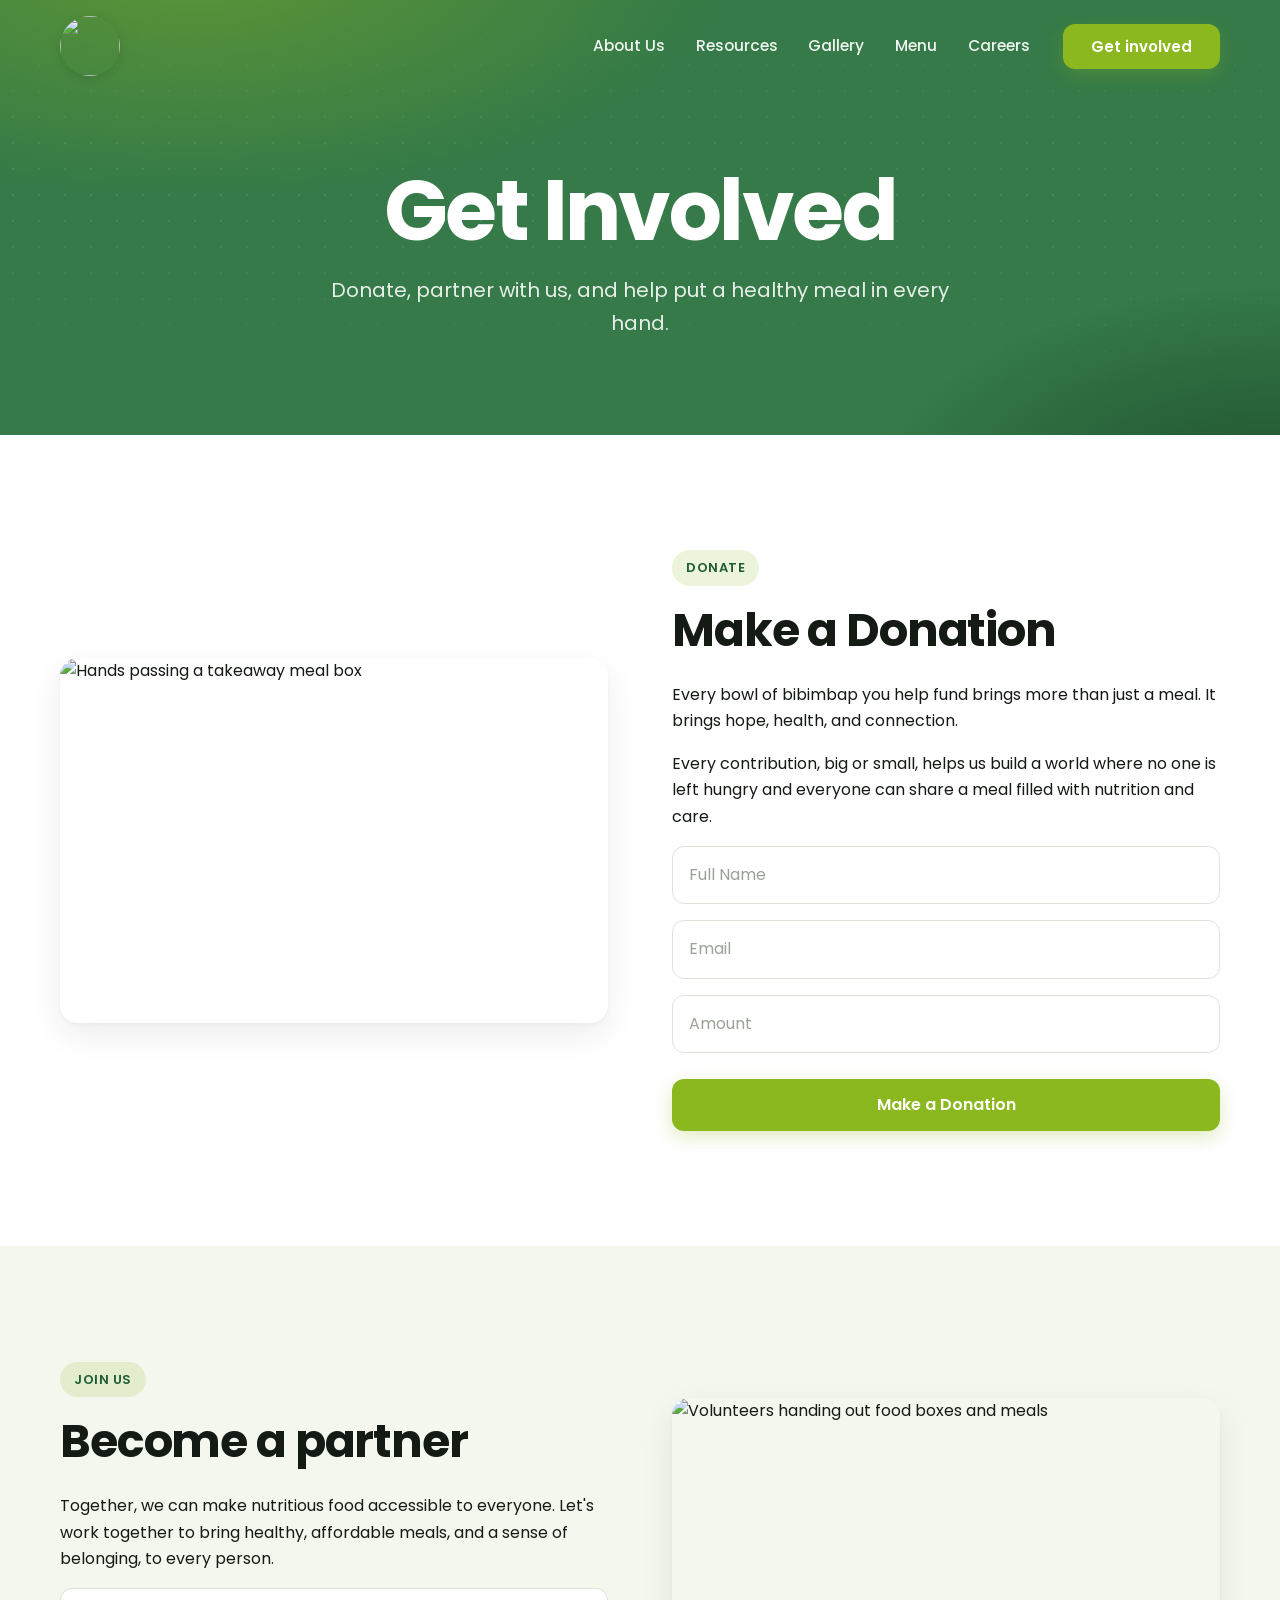
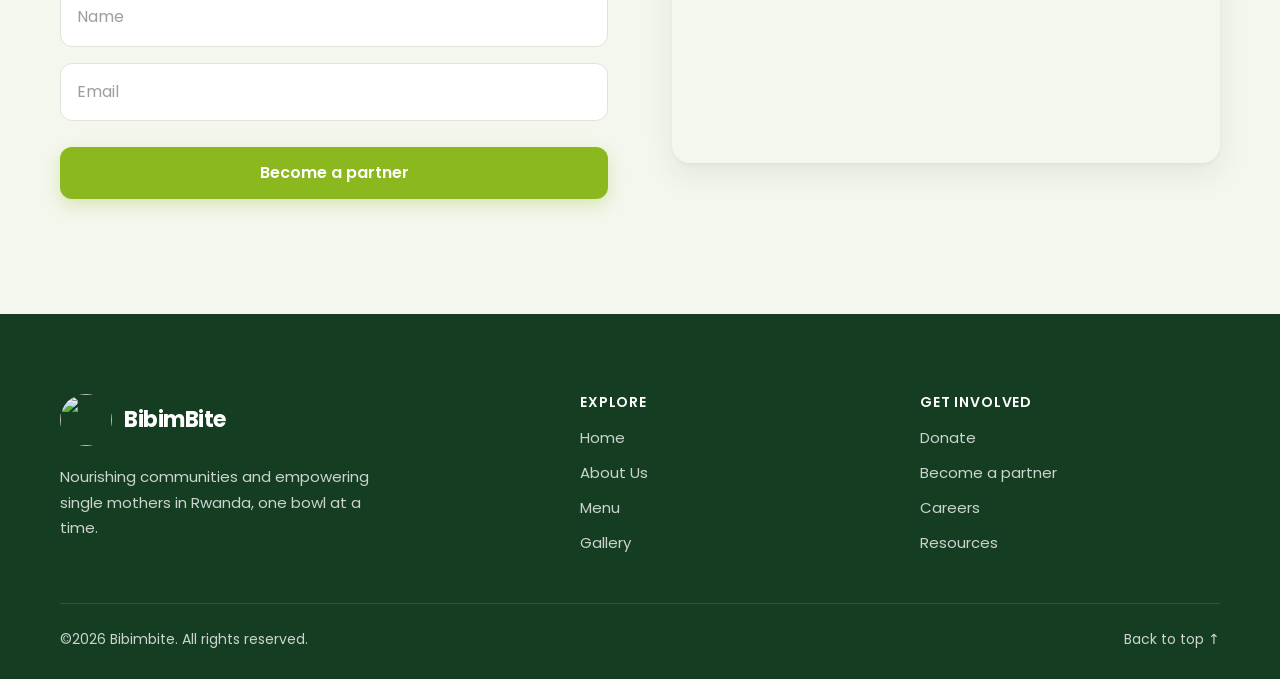
==== get-involved/index.html @ 584e99ee "Add files via upload" ====
<!DOCTYPE html>
<html lang="en"><head><meta charset="utf-8"><meta name="viewport" content="width=device-width, initial-scale=1">
<title>Get Involved — BibimBite</title>
<meta name="description" content="Donate or partner with BibimBite to bring healthy, affordable meals and opportunity to single mothers and communities in Rwanda.">
<meta name="theme-color" content="#357a48">
<link rel="canonical" href="https://bibimbite.com/get-involved/">
<meta property="og:url" content="https://bibimbite.com/get-involved/">
<meta property="og:type" content="website">
<meta property="og:site_name" content="BibimBite">
<meta property="og:title" content="Get Involved — BibimBite">
<meta property="og:description" content="Donate or partner with BibimBite to bring healthy, affordable meals and opportunity to single mothers and communities in Rwanda.">
<meta property="og:image" content="https://bibimbite.com/assets/img/og-image.jpg">
<meta property="og:image:width" content="1200">
<meta property="og:image:height" content="630">
<meta property="og:image:alt" content="BibimBite — Nourishing Communities, One Bowl at a Time">
<meta name="twitter:card" content="summary_large_image">
<meta name="twitter:title" content="Get Involved — BibimBite">
<meta name="twitter:description" content="Donate or partner with BibimBite to bring healthy, affordable meals and opportunity to single mothers and communities in Rwanda.">
<meta name="twitter:image" content="https://bibimbite.com/assets/img/og-image.jpg">
<link rel="icon" href="../favicon.ico" sizes="any">
<link rel="icon" type="image/png" sizes="32x32" href="../assets/icons/favicon-32x32.png">
<link rel="icon" type="image/png" sizes="16x16" href="../assets/icons/favicon-16x16.png">
<link rel="apple-touch-icon" href="../assets/icons/apple-touch-icon.png">
<link rel="manifest" href="../site.webmanifest">
<link rel="preconnect" href="https://fonts.googleapis.com"><link rel="preconnect" href="https://fonts.gstatic.com" crossorigin><link href="https://fonts.googleapis.com/css2?family=Poppins:wght@400;500;600;700&display=swap" rel="stylesheet"><link rel="stylesheet" href="../assets/css/style.css"></head><body data-section="get-involved"><a class="skip-link" href="#main">Skip to content</a>
<header class="site-header"><div class="container nav-wrap">
  <a class="logo" href="../" aria-label="BibimBite home"><span class="logo-mark"><img src="../assets/img/logo.webp" alt="" width="60" height="60"></span></a>
  <nav class="nav-desktop" aria-label="Main"><ul><li><a class="nav-link" data-nav="about" href="../about/">About Us</a></li><li><a class="nav-link" data-nav="resources" href="../resources/">Resources</a></li><li><a class="nav-link" data-nav="gallery" href="../gallery/">Gallery</a></li><li><a class="nav-link" data-nav="menu" href="../menu/">Menu</a></li><li><a class="nav-link" data-nav="careers" href="../careers/">Careers</a></li></ul><a class="btn btn-sm" data-nav="get-involved" href="../get-involved/">Get involved</a></nav>
  <button class="nav-toggle" type="button" aria-controls="mobile-menu" aria-expanded="false" aria-label="Open menu"><span></span><span></span><span></span></button>
</div></header>
<div class="mobile-menu" id="mobile-menu" aria-hidden="true">
  <nav aria-label="Mobile"><ul><li><a class="m-link" data-nav="about" href="../about/">About Us</a></li><li><a class="m-link" data-nav="resources" href="../resources/">Resources</a></li><li><a class="m-link" data-nav="gallery" href="../gallery/">Gallery</a></li><li><a class="m-link" data-nav="menu" href="../menu/">Menu</a></li><li><a class="m-link" data-nav="careers" href="../careers/">Careers</a></li></ul></nav>
  <a class="btn" data-nav="get-involved" href="../get-involved/">Get involved</a>
  <p class="m-foot">BibimBite — Nourishing Communities, One Bowl at a Time</p>
</div><main id="main">
<section class="page-hero"><div class="container"><h1>Get Involved</h1><p>Donate, partner with us, and help put a healthy meal in every hand.</p></div></section>
<section class="section"><div class="container split">
  <img class="media" src="../assets/img/donate.webp" alt="Hands passing a takeaway meal box" style="aspect-ratio:3/2" loading="lazy" decoding="async">
  <div>
    <span class="pill">Donate</span>
    <h2 class="h2">Make a Donation</h2>
    <p>Every bowl of bibimbap you help fund brings more than just a meal. It brings hope, health, and connection.</p>
    <p>Every contribution, big or small, helps us build a world where no one is left hungry and everyone can share a meal filled with nutrition and care.</p>
    <form class="form-stack" data-form data-mode-submit="ajax" data-success="Thank you for your generosity! We'll email you shortly with how to complete your donation." novalidate>
      <input type="hidden" name="_subject" value="New donation pledge">
      <input type="hidden" name="_template" value="table">
      <input type="text" name="_honey" class="hp" tabindex="-1" autocomplete="off" aria-hidden="true">
      <label class="sr-only" for="d-name">Full Name</label><input class="input" id="d-name" name="name" placeholder="Full Name" autocomplete="name" required>
      <label class="sr-only" for="d-email">Email</label><input class="input" id="d-email" name="email" type="email" placeholder="Email" autocomplete="email" required>
      <label class="sr-only" for="d-amount">Amount</label><input class="input" id="d-amount" name="amount" type="number" min="1" inputmode="decimal" placeholder="Amount" required>
      <button class="btn btn-block" type="submit">Make a Donation</button>
      <div class="form-msg" role="status" aria-live="polite"></div>
    </form>
  </div>
</div></section>

<section class="section bg-cream" id="partner"><div class="container split reverse">
  <img class="media" src="../assets/img/partner.webp" alt="Volunteers handing out food boxes and meals" style="aspect-ratio:3/2" loading="lazy" decoding="async">
  <div>
    <span class="pill">Join us</span>
    <h2 class="h2">Become a partner</h2>
    <p>Together, we can make nutritious food accessible to everyone. Let's work together to bring healthy, affordable meals, and a sense of belonging, to every person.</p>
    <form class="form-stack" data-form data-mode-submit="ajax" data-success="Thanks for reaching out! We'll contact you soon about partnering." novalidate>
      <input type="hidden" name="_subject" value="New partnership request">
      <input type="hidden" name="_template" value="table">
      <input type="text" name="_honey" class="hp" tabindex="-1" autocomplete="off" aria-hidden="true">
      <label class="sr-only" for="p-name">Name</label><input class="input" id="p-name" name="name" placeholder="Name" autocomplete="name" required>
      <label class="sr-only" for="p-email">Email</label><input class="input" id="p-email" name="email" type="email" placeholder="Email" autocomplete="email" required>
      <button class="btn btn-block" type="submit">Become a partner</button>
      <div class="form-msg" role="status" aria-live="polite"></div>
    </form>
  </div>
</div></section></main><footer class="site-footer"><div class="container">
  <div class="f-grid">
    <div class="f-brand">
      <a class="logo" href="../" aria-label="BibimBite home"><span class="logo-mark"><img src="../assets/img/logo.webp" alt="" width="52" height="52" loading="lazy"></span><span class="f-name">BibimBite</span></a>
      <p>Nourishing communities and empowering single mothers in Rwanda, one bowl at a time.</p>
    </div>
    <div class="f-col"><h3>Explore</h3><ul><li><a href="../">Home</a></li><li><a href="../about/">About Us</a></li><li><a href="../menu/">Menu</a></li><li><a href="../gallery/">Gallery</a></li></ul></div>
    <div class="f-col"><h3>Get involved</h3><ul><li><a href="../get-involved/">Donate</a></li><li><a href="../get-involved/#partner">Become a partner</a></li><li><a href="../careers/">Careers</a></li><li><a href="../resources/">Resources</a></li></ul></div>
  </div>
  <div class="f-bottom"><p>©<span data-year>2026</span> Bibimbite. All rights reserved.</p><a href="#main" class="to-top" data-top>Back to top ↑</a></div>
</div></footer><script src="../assets/js/main.js"></script></body></html>
---- assets/css/style.css ----
/* ===== BibimBite ===== */
:root{
  --green:#357a48; --green-dark:#1f5e31; --green-deep:#143d21; --lime:#8cb81f; --lime-dark:#77a014;
  --cream:#f4f7ee; --cream-2:#eaf0de; --ink:#141a14; --muted:#56605a; --line:#e3e8dc;
  --radius:18px; --radius-sm:12px; --header-h:92px;
  --shadow-sm:0 1px 2px rgba(20,40,20,.05),0 2px 8px rgba(20,40,20,.04);
  --shadow:0 2px 4px rgba(20,40,20,.04),0 12px 32px rgba(20,40,20,.08);
  --shadow-lg:0 24px 60px rgba(20,40,20,.16);
  --container:1240px; --pad:clamp(20px,4vw,40px);
  --ease:cubic-bezier(.2,.7,.2,1);
}
*,*::before,*::after{box-sizing:border-box}
html{scroll-behavior:smooth;-webkit-text-size-adjust:100%}
body{margin:0;font-family:"Poppins",system-ui,-apple-system,"Segoe UI",sans-serif;color:var(--ink);background:#fff;line-height:1.65;font-size:16px;overflow-x:hidden;-webkit-font-smoothing:antialiased}
img{max-width:100%;display:block;height:auto}
a{color:inherit}
h1,h2,h3,h4{line-height:1.15;margin:0 0 .5em;font-weight:600;letter-spacing:-.02em}
p{margin:0 0 1em}
strong{font-weight:600}
.container{width:100%;max-width:var(--container);margin:0 auto;padding:0 var(--pad)}
.narrow{max-width:760px}
.center{text-align:center}
.sr-only{position:absolute;width:1px;height:1px;overflow:hidden;clip:rect(0 0 0 0);white-space:nowrap}
.hp{position:absolute!important;left:-9999px!important;width:1px;height:1px;opacity:0}
.skip-link{position:absolute;left:12px;top:-60px;background:#fff;padding:10px 14px;border-radius:8px;z-index:200}
.skip-link:focus{top:12px}
:focus-visible{outline:3px solid var(--lime);outline-offset:3px}

/* ===== Buttons & links ===== */
.btn{display:inline-flex;align-items:center;justify-content:center;gap:8px;background:var(--lime);color:#fff;font:600 16px/1 "Poppins",sans-serif;padding:16px 32px;border-radius:12px;border:2px solid transparent;text-decoration:none;cursor:pointer;white-space:nowrap;transition:background .2s,transform .2s var(--ease),box-shadow .2s;box-shadow:0 6px 18px rgba(140,184,31,.28)}
.btn:hover{background:var(--lime-dark);transform:translateY(-2px);box-shadow:0 10px 24px rgba(140,184,31,.35)}
.btn:active{transform:translateY(0)}
.btn:disabled{opacity:.7;cursor:wait;transform:none}
.btn-sm{padding:13px 26px;font-size:15px}
.btn-lg{padding:18px 48px;font-size:17px}
.btn-block{width:100%}
.btn-ghost{background:rgba(255,255,255,.1);border-color:rgba(255,255,255,.6);box-shadow:none;backdrop-filter:blur(6px)}
.btn-ghost:hover{background:#fff;color:var(--ink);box-shadow:none}
.btn-outline{background:transparent;color:var(--green);border-color:var(--green);box-shadow:none}
.btn-outline:hover{background:var(--green);color:#fff;box-shadow:none}
.btn-row{display:flex;flex-wrap:wrap;gap:14px}
.btn-row.center{justify-content:center}
.text-link{display:inline-flex;align-items:center;gap:6px;font-weight:600;color:var(--green);text-decoration:none}
.text-link span{transition:transform .2s var(--ease)}
.text-link:hover span,.res-card:hover .text-link span{transform:translateX(4px)}

.pill{display:inline-block;background:rgba(140,184,31,.16);color:var(--green-dark);font-weight:600;font-size:13px;letter-spacing:.04em;text-transform:uppercase;padding:7px 14px;border-radius:999px;margin-bottom:18px}
.pill-light{background:rgba(255,255,255,.14);color:#fff;backdrop-filter:blur(6px)}
.tag{display:inline-block;font-size:12px;font-weight:600;color:var(--green-dark);background:var(--cream-2);border-radius:6px;padding:4px 10px;margin-bottom:12px}
.tags{display:flex;gap:8px;flex-wrap:wrap}

/* ===== Header ===== */
.site-header{position:fixed;inset:0 0 auto 0;height:var(--header-h);z-index:100;display:flex;align-items:center;transition:background .3s,box-shadow .3s,height .3s,color .3s;color:#fff}
.site-header.scrolled{background:rgba(255,255,255,.94);backdrop-filter:saturate(1.4) blur(12px);color:var(--ink);box-shadow:0 1px 0 var(--line),0 8px 24px rgba(0,0,0,.05);height:76px}
.nav-wrap{display:flex;align-items:center;justify-content:space-between;gap:24px}
.logo{display:flex;align-items:center;gap:12px;flex-shrink:0;text-decoration:none}
.logo-mark{width:60px;height:60px;border-radius:50%;display:block;overflow:hidden;transition:transform .3s var(--ease),width .3s,height .3s;box-shadow:0 2px 10px rgba(0,0,0,.12)}
.logo-mark img{width:100%;height:100%;object-fit:cover}
.logo:hover .logo-mark{transform:rotate(-8deg) scale(1.04)}
.scrolled .logo-mark{width:52px;height:52px}
.nav-desktop{display:flex;align-items:center;gap:clamp(20px,2.6vw,40px);flex-shrink:0}
.nav-desktop ul{display:flex;gap:clamp(18px,2.4vw,36px);list-style:none;margin:0;padding:0}
.nav-desktop a.nav-link{text-decoration:none;font-size:15.5px;font-weight:500;white-space:nowrap;position:relative;padding:8px 0;opacity:.92}
.nav-desktop a.nav-link:hover{opacity:1}
.nav-desktop a.nav-link::after{content:"";position:absolute;left:0;right:0;bottom:0;height:2px;border-radius:2px;background:var(--lime);transform:scaleX(0);transition:transform .25s var(--ease)}
.nav-desktop a.nav-link:hover::after,.nav-desktop a.nav-link[aria-current="page"]::after{transform:scaleX(1)}
.nav-toggle{display:none;width:48px;height:48px;border:0;background:transparent;color:inherit;cursor:pointer;position:relative;z-index:120;border-radius:12px}
.nav-toggle span{position:absolute;left:13px;right:13px;height:2px;background:currentColor;border-radius:2px;transition:transform .3s var(--ease),opacity .2s,top .3s var(--ease)}
.nav-toggle span:nth-child(1){top:17px}.nav-toggle span:nth-child(2){top:23px}.nav-toggle span:nth-child(3){top:29px}
.menu-open .nav-toggle span:nth-child(1){top:23px;transform:rotate(45deg)}
.menu-open .nav-toggle span:nth-child(2){opacity:0}
.menu-open .nav-toggle span:nth-child(3){top:23px;transform:rotate(-45deg)}

.mobile-menu{position:fixed;inset:0;z-index:90;background:#fff;display:flex;flex-direction:column;padding:calc(var(--header-h) + 12px) var(--pad) 32px;opacity:0;transform:translateY(-12px);visibility:hidden;transition:opacity .3s,transform .3s var(--ease),visibility 0s linear .3s;overflow-y:auto}
.menu-open .mobile-menu{opacity:1;transform:none;visibility:visible;transition:opacity .3s,transform .3s var(--ease)}
.mobile-menu ul{list-style:none;margin:0;padding:0}
.mobile-menu li{border-bottom:1px solid var(--line)}
.mobile-menu a.m-link{display:flex;justify-content:space-between;align-items:center;padding:18px 4px;font-size:22px;font-weight:500;text-decoration:none;color:var(--ink);letter-spacing:-.01em}
.mobile-menu a.m-link[aria-current="page"]{color:var(--green)}
.mobile-menu a.m-link::after{content:"→";color:var(--lime);font-size:20px;transition:transform .2s}
.mobile-menu a.m-link:hover::after{transform:translateX(4px)}
.mobile-menu .btn{margin-top:28px;width:100%;padding:18px}
.mobile-menu .m-foot{margin-top:auto;padding-top:28px;color:var(--muted);font-size:14px}
.menu-open .site-header{background:#fff;color:var(--ink);box-shadow:none;backdrop-filter:none}
body.menu-open{overflow:hidden}

@media (max-width:1024px){
  .nav-desktop{display:none}
  .nav-toggle{display:block}
  :root{--header-h:76px}
  .site-header.scrolled{height:68px}
  .logo-mark,.scrolled .logo-mark{width:48px;height:48px}
}

/* ===== Page hero ===== */
.page-hero{position:relative;overflow:hidden;color:#fff;text-align:center;min-height:clamp(320px,34vw,500px);display:grid;place-items:center;padding:calc(var(--header-h) + 32px) 0 56px;
  background:radial-gradient(900px 400px at 15% -10%,rgba(140,184,31,.45),transparent 60%),radial-gradient(700px 400px at 100% 120%,rgba(10,40,20,.55),transparent 60%),var(--green)}
.page-hero::after{content:"";position:absolute;inset:0;background-image:radial-gradient(rgba(255,255,255,.09) 1.5px,transparent 1.5px);background-size:26px 26px;mask-image:linear-gradient(180deg,transparent,#000 40%,transparent);-webkit-mask-image:linear-gradient(180deg,transparent,#000 40%,transparent);pointer-events:none}
.page-hero .container{position:relative;z-index:1}
.page-hero h1{font-size:clamp(42px,7vw,84px);font-weight:700;margin:0;letter-spacing:-.03em}
.page-hero p{margin:14px auto 0;max-width:620px;font-size:clamp(16px,1.6vw,20px);opacity:.88}

/* ===== Home hero ===== */
.home-hero{position:relative;isolation:isolate;min-height:clamp(580px,52vw,820px);display:flex;align-items:center;color:#fff;padding:calc(var(--header-h) + 40px) 0 90px;overflow:hidden}
.home-hero .hero-bg{position:absolute;inset:0;z-index:-2}
.hero-bg img{width:100%;height:100%;object-fit:cover;animation:heroZoom 18s ease-out both}
@keyframes heroZoom{from{transform:scale(1.08)}to{transform:scale(1)}}
.home-hero::after{content:"";position:absolute;inset:0;background:linear-gradient(90deg,rgba(0,0,0,.35),rgba(0,0,0,0) 70%),linear-gradient(0deg,rgba(0,0,0,.35),transparent 40%);z-index:-1}
.home-hero h1{font-size:clamp(58px,10vw,128px);font-weight:700;letter-spacing:-.04em;margin-bottom:.25em;line-height:1}
.home-hero p{font-size:clamp(18px,2.1vw,28px);margin-bottom:1.8em;max-width:640px;opacity:.95}
.home-hero .container > *{animation:rise .9s var(--ease) both}
.home-hero .container > :nth-child(2){animation-delay:.08s}.home-hero .container > :nth-child(3){animation-delay:.16s}.home-hero .container > :nth-child(4){animation-delay:.24s}
@keyframes rise{from{opacity:0;transform:translateY(18px)}to{opacity:1;transform:none}}

/* ===== Sections ===== */
.section{padding:clamp(72px,9vw,128px) 0}
.page-fill{min-height:46vh}
.bg-cream{background:var(--cream)}
.section-head{text-align:center;margin-bottom:clamp(32px,4vw,52px)}
.section-head.left{text-align:left;margin-bottom:28px}
.section-head .pill{margin-bottom:14px}
.section-title{font-size:clamp(34px,4.6vw,58px);font-weight:700;margin:0;letter-spacing:-.03em}
.lead{max-width:780px;margin:-12px auto 48px;text-align:center;font-size:clamp(16px,1.6vw,20px);color:var(--muted)}
.h2{font-size:clamp(30px,3.6vw,46px);font-weight:700;margin-bottom:.55em;letter-spacing:-.025em}
.body-lg{font-size:clamp(16px,1.5vw,19px);color:#2c332e}

.split{display:grid;grid-template-columns:1fr 1fr;gap:clamp(36px,5vw,72px);align-items:center}
.split.reverse > :first-child{order:2}
@media (max-width:860px){.split{grid-template-columns:1fr}.split.reverse > :first-child{order:0}}

.media{width:100%;border-radius:var(--radius);object-fit:cover;aspect-ratio:3/2;box-shadow:var(--shadow)}
.media-wrap{position:relative}
.badge-float{position:absolute;right:-12px;bottom:-22px;background:#fff;border-radius:16px;padding:16px 22px;box-shadow:var(--shadow-lg);display:flex;flex-direction:column;line-height:1.2}
.badge-float strong{font-size:30px;color:var(--lime);font-weight:700}
.badge-float span{font-size:14px;color:var(--muted)}
@media (max-width:600px){.badge-float{right:12px;bottom:-18px;padding:12px 16px}.badge-float strong{font-size:24px}}

/* ===== News carousel ===== */
.news h2{font-size:clamp(28px,4vw,52px);font-weight:700;text-align:center;max-width:1000px;margin:0 auto 1em;letter-spacing:-.03em}
.carousel{position:relative;max-width:860px;margin:0 auto;border-radius:var(--radius);box-shadow:var(--shadow-lg);background:#1b1f1c}
.carousel-track{display:flex;overflow-x:auto;scroll-snap-type:x mandatory;scrollbar-width:none;border-radius:var(--radius);scroll-behavior:smooth;outline-offset:4px}
.carousel-track::-webkit-scrollbar{display:none}
.carousel-slide{flex:0 0 100%;scroll-snap-align:center}
.carousel-slide img{aspect-ratio:3/2;width:100%;object-fit:cover;display:block}
.carousel-btn{position:absolute;top:50%;width:48px;height:48px;margin-top:-24px;border-radius:50%;border:0;padding:0;background:rgba(255,255,255,.95);box-shadow:0 4px 14px rgba(0,0,0,.18);cursor:pointer;display:flex;align-items:center;justify-content:center;color:var(--ink);transition:transform .2s var(--ease),background .2s}
.carousel-btn svg{display:block;flex:none}
.carousel-btn:hover{transform:scale(1.08);background:#fff}
.carousel-btn.prev{left:16px}.carousel-btn.next{right:16px}
@media (max-width:600px){.carousel-btn{width:40px;height:40px;margin-top:-20px}.carousel-btn.prev{left:10px}.carousel-btn.next{right:10px}}
.dots{display:flex;justify-content:center;gap:8px;margin:22px 0 30px}
.dots button{width:8px;height:8px;border-radius:999px;border:0;padding:0;background:#c5cbbd;cursor:pointer;transition:width .3s var(--ease),background .3s}
.dots button[aria-current="true"]{background:var(--green);width:26px}
.news-copy{max-width:780px;margin:0 auto;text-align:center;font-size:clamp(15px,1.4vw,18px);color:#2c332e}
.news-copy .meta{color:var(--green);font-weight:600;font-size:14px;letter-spacing:.02em}
.news-copy .btn{margin-top:8px}

/* ===== Stats ===== */
.stats{display:grid;grid-template-columns:repeat(3,1fr);gap:18px;max-width:1000px;margin:0 auto}
.stat{background:var(--cream);border:1px solid var(--cream-2);border-radius:var(--radius);padding:34px 16px;text-align:center}
.stat strong{display:block;font-size:clamp(42px,5vw,62px);color:var(--lime);font-weight:700;line-height:1.05;letter-spacing:-.03em}
.stat span{font-size:clamp(14px,1.3vw,17px);color:#2c332e;font-weight:500}
@media (max-width:640px){.stats{grid-template-columns:1fr}}

/* ===== Cards ===== */
.grid-2{display:grid;grid-template-columns:1fr 1fr;gap:22px}
@media (max-width:760px){.grid-2{grid-template-columns:1fr}}
.card{background:#fff;border-radius:var(--radius);padding:clamp(24px,2.6vw,34px);box-shadow:var(--shadow-sm);border:1px solid rgba(0,0,0,.03)}
.card-hover{transition:transform .3s var(--ease),box-shadow .3s}
.card-hover:hover{transform:translateY(-4px);box-shadow:var(--shadow)}
.card h3{font-size:clamp(20px,1.9vw,24px);font-weight:600;margin:22px 0 .6em}
.card p{font-size:clamp(15px,1.3vw,17px);margin:0;color:#2c332e}
.card p strong{color:var(--ink)}
.card-icon{width:76px;height:76px;border-radius:50%;object-fit:cover;box-shadow:0 6px 16px rgba(0,0,0,.08)}

/* Testimonials */
.testimonial{margin:0;position:relative;display:flex;flex-direction:column;gap:22px}
.quote-mark{width:38px;height:38px;fill:var(--lime);opacity:.9}
.testimonial blockquote{margin:0;font-size:clamp(16px,1.5vw,19px);line-height:1.6;color:#262d28;flex:1}
.testimonial figcaption{display:flex;align-items:center;gap:14px;padding-top:18px;border-top:1px solid var(--line)}
.testimonial figcaption strong{display:block;font-size:16px}
.testimonial figcaption small{color:var(--muted);font-size:13px}
.avatar{width:48px;height:48px;border-radius:50%;overflow:hidden;flex:none;background:#e2e4e6}
.avatar img{width:100%;height:100%;object-fit:cover}

/* CTA band */
.cta{position:relative;overflow:hidden;color:#fff;text-align:center;padding:clamp(88px,11vw,150px) 0;
  background:radial-gradient(700px 360px at 50% 0%,rgba(140,184,31,.4),transparent 70%),linear-gradient(180deg,var(--green),var(--green-dark))}
.cta::after{content:"";position:absolute;inset:0;background-image:radial-gradient(rgba(255,255,255,.08) 1.5px,transparent 1.5px);background-size:26px 26px;pointer-events:none}
.cta .container{position:relative;z-index:1}
.cta h2{font-size:clamp(36px,5.4vw,72px);font-weight:700;margin-bottom:.7em;letter-spacing:-.035em;line-height:1.08}

/* ===== About ===== */
.values{list-style:none;padding:0;margin:26px 0 0;display:grid;grid-template-columns:1fr 1fr;gap:12px}
.values li{display:flex;gap:12px;align-items:center;font-size:clamp(15px,1.4vw,18px);font-weight:500;background:#fff;border-radius:12px;padding:14px 16px;box-shadow:var(--shadow-sm)}
.values svg{width:22px;height:22px;fill:var(--lime);flex-shrink:0}
@media (max-width:420px){.values{grid-template-columns:1fr}}
.founder{display:grid;grid-template-columns:220px 1fr;gap:48px;align-items:center;background:linear-gradient(135deg,var(--cream),#fff 70%);border:1px solid var(--cream-2);border-radius:24px;padding:clamp(28px,4vw,52px)}
.founder .portrait{width:min(200px,100%);aspect-ratio:1;border-radius:50%;margin:0 auto;object-fit:cover;box-shadow:0 0 0 1px #fff,var(--shadow)}
.founder h3{font-size:clamp(26px,2.6vw,34px);margin-bottom:.15em}
.founder .role{font-size:15px;color:var(--green);font-weight:600;margin-bottom:1.2em}
.founder blockquote{margin:0;font-size:clamp(15px,1.4vw,18px);color:#2c332e}
@media (max-width:760px){.founder{grid-template-columns:1fr;text-align:center;gap:28px}}

/* ===== Resources ===== */
.res-grid{display:grid;grid-template-columns:repeat(auto-fill,minmax(290px,1fr));gap:24px}
.res-card{background:#fff;border-radius:var(--radius);overflow:hidden;text-decoration:none;box-shadow:var(--shadow-sm);transition:transform .3s var(--ease),box-shadow .3s;display:block}
.res-card:hover{transform:translateY(-4px);box-shadow:var(--shadow)}
.res-card img{width:100%;aspect-ratio:16/9;object-fit:cover;object-position:top}
.res-card .res-body{padding:22px 24px 26px}
.res-card h3{font-size:19px;margin:0 0 .3em}
.res-card p{margin:0 0 14px;color:var(--muted)}

/* ===== Gallery ===== */
.gallery{display:grid;grid-template-columns:repeat(4,1fr);gap:14px}
.gallery-item{border:0;padding:0;background:#eef1e8;cursor:zoom-in;border-radius:var(--radius-sm);overflow:hidden;display:block;width:100%;position:relative}
.gallery-item img{aspect-ratio:3/2;width:100%;object-fit:cover;transition:transform .5s var(--ease)}
.gallery-item.tall img{aspect-ratio:3/4}
.gallery-item::after{content:"";position:absolute;inset:0;background:linear-gradient(0deg,rgba(0,0,0,.25),transparent 50%);opacity:0;transition:opacity .3s}
.gallery-item:hover img{transform:scale(1.05)}
.gallery-item:hover::after{opacity:1}
@media (max-width:900px){.gallery{grid-template-columns:repeat(3,1fr)}}
@media (max-width:600px){.gallery{grid-template-columns:repeat(2,1fr);gap:8px}}
.lightbox{position:fixed;inset:0;background:rgba(8,12,9,.94);z-index:300;display:none;align-items:center;justify-content:center;padding:72px 72px}
.lightbox.open{display:flex;animation:fade .25s}
@keyframes fade{from{opacity:0}to{opacity:1}}
.lightbox-content{width:100%;height:100%;display:flex;align-items:center;justify-content:center}
.lightbox-content img{max-height:100%;max-width:100%;width:auto;border-radius:12px;box-shadow:0 30px 80px rgba(0,0,0,.5)}
.lb-btn{position:absolute;background:rgba(255,255,255,.12);color:#fff;border:0;padding:0;width:52px;height:52px;border-radius:50%;cursor:pointer;display:flex;align-items:center;justify-content:center;transition:background .2s}
.lb-btn svg{display:block;flex:none}
.lb-btn:hover{background:rgba(255,255,255,.24)}
.lb-close{top:16px;right:16px}
.lb-prev{left:14px;top:50%;margin-top:-26px}.lb-next{right:14px;top:50%;margin-top:-26px}
.lb-count{position:absolute;bottom:18px;left:0;right:0;text-align:center;color:rgba(255,255,255,.75);font-size:14px;margin:0}
@media (max-width:600px){.lightbox{padding:64px 10px}.lb-prev,.lb-next{top:auto;bottom:10px;margin:0}.lb-prev{left:calc(50% - 120px)}.lb-next{right:calc(50% - 120px)}.lb-count{bottom:26px}}

/* ===== Menu ===== */
.menu-section + .menu-section{margin-top:clamp(64px,8vw,100px)}
.menu-section > h2{font-size:clamp(28px,3.4vw,44px);font-weight:700;margin-bottom:.9em;display:flex;align-items:center;gap:16px}
.menu-section > h2::after{content:"";flex:1;height:1px;background:var(--line)}
.dish{background:var(--cream);border:1px solid var(--cream-2);border-radius:var(--radius);padding:clamp(20px,2.4vw,28px)}
.dish.full{grid-column:1/-1}
.dish img.media{aspect-ratio:16/9;margin-bottom:24px;border-radius:12px;box-shadow:none}
.dish h3{font-size:clamp(21px,2.1vw,27px);font-weight:700;margin-bottom:.7em}
.dish h4{font-size:15px;font-weight:700;margin:1.4em 0 .3em;color:var(--green-dark)}
.dish h4:first-of-type,.dish > h4:first-child{margin-top:0}
.dish ul{margin:0;padding-left:1.25em}
.dish li{margin:.2em 0;color:#2c332e}
.dish li::marker{color:var(--lime)}

/* ===== Careers / forms ===== */
.job{background:#fff;border:1px solid var(--line);border-left:4px solid var(--lime);border-radius:var(--radius);padding:clamp(24px,2.6vw,32px);display:flex;justify-content:space-between;align-items:center;gap:24px;box-shadow:var(--shadow-sm)}
.job h2{font-size:clamp(24px,2.6vw,32px);font-weight:600;margin-bottom:.4em}
.job p{margin:.3em 0;color:#2c332e}
@media (max-width:700px){.job{flex-direction:column;align-items:stretch}.job .btn{width:100%}}
.back-link{display:inline-flex;align-items:center;justify-content:center;width:44px;height:44px;border-radius:50%;color:var(--lime);text-decoration:none;margin-bottom:12px;transition:background .2s,transform .2s}
.back-link:hover{background:var(--cream);transform:translateX(-3px)}
.back-link svg{width:32px;height:32px}
.job-detail h1{font-size:clamp(30px,3.4vw,44px);font-weight:700;margin-bottom:.6em}
.job-detail p{margin:.55em 0}
.divider{border:0;border-top:2px dashed var(--line);margin:52px 0}
.form-title{text-align:center;font-size:clamp(30px,3.4vw,44px);font-weight:700;margin-bottom:1em}
.form-card{background:#fff}
.form-grid{display:grid;grid-template-columns:1fr 1fr;gap:22px}
.form-grid .full{grid-column:1/-1}
@media (max-width:640px){.form-grid{grid-template-columns:1fr}}
.field label{display:block;margin-bottom:8px;font-size:15px;font-weight:500}
.field label .req{color:#d0021b;margin-left:2px}
.input,textarea.input{width:100%;font:inherit;font-size:16px;padding:15px 16px;border:1.5px solid #dfe3da;border-radius:12px;background:#fff;color:var(--ink);transition:border-color .2s,box-shadow .2s}
.input::placeholder{color:#9aa198}
.input:hover{border-color:#c9cfc2}
.input:focus{outline:none;border-color:var(--lime);box-shadow:0 0 0 4px rgba(140,184,31,.18)}
textarea.input{min-height:280px;resize:vertical}
.input.invalid,.upload.invalid{border-color:#d0021b;box-shadow:0 0 0 4px rgba(208,2,27,.08)}
.upload{position:relative;display:grid;place-items:center;min-height:140px;border:1.5px dashed #cfd5c8;border-radius:12px;cursor:pointer;text-align:center;padding:20px;font-size:clamp(16px,1.5vw,18px);font-weight:500;transition:border-color .2s,background .2s}
.upload:hover,.upload.drag{border-color:var(--lime);background:var(--cream)}
.upload input{position:absolute;inset:0;opacity:0;cursor:pointer;width:100%}
.upload small{display:block;color:var(--muted);font-size:13px;font-weight:400;margin-top:4px}
.form-stack{display:grid;gap:16px;margin-top:8px}
.form-stack .btn{margin-top:10px}
.form-msg{display:none;padding:14px 16px;border-radius:12px;background:#eef6dc;color:#3d5a10;font-size:15px;border:1px solid #dcebbd}
.form-msg.show{display:block;animation:fade .3s}
.form-msg.error{background:#fdecec;color:#9b1c1c;border-color:#f6caca}

/* Article */
.article{max-width:820px;margin:0 auto}
.article h1{font-size:clamp(28px,3.6vw,44px);font-weight:700}
.article .meta{color:var(--green);font-weight:600;margin-bottom:28px}
.article .media{margin:0 0 32px}
.article p{font-size:clamp(16px,1.5vw,19px)}
.note{border-left:4px solid var(--lime);background:var(--cream);padding:12px 16px;border-radius:0 8px 8px 0;color:var(--muted);font-size:15px}

/* ===== Footer ===== */
.site-footer{background:var(--green-deep);color:rgba(255,255,255,.78);padding:clamp(56px,7vw,80px) 0 28px;font-size:15px}
.f-grid{display:grid;grid-template-columns:1.6fr 1fr 1fr;gap:40px}
.f-brand p{max-width:340px;margin:18px 0 0;line-height:1.7}
.f-name{font-weight:700;font-size:22px;color:#fff;letter-spacing:-.02em}
.site-footer .logo-mark{width:52px;height:52px;box-shadow:none}
.f-col h3{color:#fff;font-size:14px;letter-spacing:.06em;text-transform:uppercase;margin-bottom:16px;font-weight:600}
.f-col ul{list-style:none;margin:0;padding:0;display:grid;gap:10px}
.f-col a,.f-bottom a{text-decoration:none;color:rgba(255,255,255,.78);transition:color .2s}
.f-col a:hover,.f-bottom a:hover{color:var(--lime)}
.f-bottom{display:flex;justify-content:space-between;flex-wrap:wrap;gap:12px;margin-top:48px;padding-top:24px;border-top:1px solid rgba(255,255,255,.12);font-size:14px}
.f-bottom p{margin:0}
@media (max-width:760px){.f-grid{grid-template-columns:1fr 1fr}.f-brand{grid-column:1/-1}}

/* ===== Reveal ===== */
.js .reveal{opacity:0;transform:translateY(22px);transition:opacity .7s var(--ease),transform .7s var(--ease)}
.js .reveal.in{opacity:1;transform:none}

/* Preview routing */
[data-page][hidden]{display:none!important}
@media (prefers-reduced-motion:reduce){*,*::before,*::after{transition:none!important;animation:none!important;scroll-behavior:auto!important}}
.js .reveal.in.card-hover:hover,.js .reveal.in.res-card:hover{transform:translateY(-4px)}
.article-fig{margin:36px 0}
.article-fig .media{margin:0}
.article-fig figcaption{font-size:14px;color:var(--muted);margin-top:10px;text-align:center}
.article-h2{font-size:clamp(24px,2.6vw,32px);font-weight:700;margin:44px 0 .6em}
.pullquote{margin:40px 0;padding:8px 0 8px 24px;border-left:4px solid var(--lime);font-size:clamp(20px,2.2vw,26px);font-weight:600;line-height:1.4;letter-spacing:-.01em;color:var(--green-dark)}
.goal-row{display:grid;grid-template-columns:repeat(3,1fr);gap:14px;margin:28px 0 32px}
.goal-row div{background:var(--cream);border:1px solid var(--cream-2);border-radius:14px;padding:20px 14px;text-align:center;display:flex;flex-direction:column;align-items:center;justify-content:center;gap:4px}
.goal-row span{line-height:1.45;max-width:180px}
.goal-row strong{display:block;font-size:clamp(28px,3vw,38px);color:var(--lime);font-weight:700;line-height:1.1}
.goal-row span{font-size:14px;color:#2c332e}
@media (max-width:560px){.goal-row{grid-template-columns:1fr}}
.article-foot{display:flex;flex-wrap:wrap;gap:14px;margin-top:40px;padding-top:28px;border-top:1px solid var(--line)}

/* ===== Resources: featured guide ===== */
.res-feature{display:grid;grid-template-columns:1.15fr 1fr;gap:clamp(32px,4.5vw,64px);align-items:center}
@media (max-width:900px){.res-feature{grid-template-columns:1fr}}
.res-cover{position:relative;display:block;width:100%;padding:0;border:0;background:#1c2128;border-radius:var(--radius);overflow:hidden;cursor:pointer;box-shadow:var(--shadow-lg);transition:transform .35s var(--ease)}
.res-cover img{width:100%;aspect-ratio:16/9;object-fit:cover;transition:transform .5s var(--ease)}
.res-cover:hover{transform:translateY(-4px)}
.res-cover:hover img{transform:scale(1.03)}
.res-cover-cta{position:absolute;left:20px;bottom:20px;display:inline-flex;align-items:center;gap:8px;background:rgba(255,255,255,.95);color:var(--ink);font-weight:600;font-size:15px;padding:11px 20px;border-radius:999px;box-shadow:0 6px 20px rgba(0,0,0,.25);white-space:nowrap}
.res-meta{display:flex;flex-wrap:wrap;gap:8px 18px;color:var(--muted);font-size:15px;margin-bottom:18px}
.res-meta span+span::before{content:"·";margin-right:18px;color:#b8bfb3}
.res-info .btn-row{margin-top:26px}
.res-info .btn svg{flex:none}

/* Chapters */
.chapters{list-style:none;margin:0;padding:0;display:grid;grid-template-columns:repeat(auto-fill,minmax(260px,1fr));gap:20px}
.chapter{display:flex;flex-direction:column;width:100%;height:100%;text-align:left;font:inherit;color:inherit;background:#fff;border:1px solid var(--line);border-radius:var(--radius);padding:0;overflow:hidden;cursor:pointer;box-shadow:var(--shadow-sm)}
.chapter-thumb{display:block;background:#1c2128;overflow:hidden}
.chapter-thumb img{width:100%;aspect-ratio:16/9;object-fit:cover;transition:transform .5s var(--ease)}
.chapter:hover .chapter-thumb img{transform:scale(1.05)}
.chapter-body{display:flex;flex-direction:column;gap:6px;padding:18px 20px 22px}
.chapter-num{font-size:12px;font-weight:600;letter-spacing:.05em;text-transform:uppercase;color:var(--lime-dark)}
.chapter strong{font-size:18px;line-height:1.3;letter-spacing:-.01em}
.chapter-desc{font-size:14.5px;color:var(--muted);line-height:1.55}

.coming-soon{margin-top:clamp(40px,5vw,64px);display:flex;align-items:center;justify-content:space-between;gap:24px;flex-wrap:wrap;background:var(--cream);border:1.5px dashed #cfdab8;border-radius:var(--radius);padding:clamp(24px,3vw,36px)}
.coming-soon h3{font-size:clamp(20px,2vw,24px);margin-bottom:.35em}
.coming-soon p{margin:0;color:var(--muted);max-width:620px}

/* Document viewer */
.doc-viewer{position:fixed;inset:0;z-index:300;background:rgba(8,12,9,.9);display:flex;flex-direction:column;padding:clamp(0px,2vw,24px)}
.doc-viewer[hidden]{display:none}
.doc-viewer.open{animation:fade .25s}
.dv-bar{display:flex;align-items:center;justify-content:space-between;gap:16px;max-width:1100px;width:100%;margin:0 auto;padding:12px 16px;background:#fff;border-radius:14px 14px 0 0}
.dv-title{display:flex;flex-direction:column;min-width:0;line-height:1.3}
.dv-title strong{font-size:15px;white-space:nowrap;overflow:hidden;text-overflow:ellipsis}
.dv-count{font-size:13px;color:var(--muted)}
.dv-actions{display:flex;gap:8px;flex:none}
.dv-btn{display:inline-flex;align-items:center;justify-content:center;gap:6px;height:42px;min-width:42px;padding:0 12px;border-radius:10px;border:1px solid var(--line);background:#fff;color:var(--ink);font:600 14px "Poppins",sans-serif;text-decoration:none;cursor:pointer;transition:background .2s}
.dv-btn:hover{background:var(--cream)}
.dv-btn svg{flex:none;display:block}
.dv-close{padding:0}
.dv-body{flex:1 1 auto;min-height:0;position:relative;display:block;overflow-y:auto;max-width:1100px;width:100%;margin:0 auto;background:#e9ece6;padding:16px;border-radius:0 0 14px 14px;overscroll-behavior:contain;-webkit-overflow-scrolling:touch}
.dv-img{display:block;width:100%;height:auto;aspect-ratio:1500/844;background:#fff;border-radius:6px;box-shadow:0 2px 10px rgba(0,0,0,.12);margin:0 0 14px}
.dv-img:last-child{margin-bottom:0}
@media (max-width:600px){.doc-viewer{padding:0}.dv-bar{border-radius:0}.dv-body{border-radius:0;padding:10px}.dv-img{margin-bottom:10px}.dv-btn span{display:none}.dv-btn{padding:0}}
/* Featured guide: open layout on white */
.res-top{padding:clamp(56px,7vw,96px) 0}
.res-feature{grid-template-columns:1.2fr 1fr;align-items:center}
.res-info .h2{font-size:clamp(28px,3.2vw,42px)}
.res-info .body-lg{margin-bottom:0}
.res-info .btn-row{margin-top:24px}
.res-info .pill{align-self:flex-start}
.res-meta span:not(:last-child)::after{content:"·";margin:0 10px;color:#b8bfb3}
.res-meta span+span::before{content:none}
.chapter{border-color:transparent}
.coming-soon{background:#fff}
@media (max-width:900px){.res-feature{grid-template-columns:1fr}}
@media (max-width:600px){.res-cover-cta{display:none}.res-info .btn-row .btn{flex:1 1 100%}.res-meta{flex-direction:column}.res-meta span:not(:last-child)::after{content:none}}
/* Featured guide — vertical layout */
.res-feature.res-vertical{display:flex;flex-direction:column;align-items:center;text-align:center;gap:clamp(32px,4vw,48px);max-width:920px;margin:0 auto}
.res-vertical .res-info{display:flex;flex-direction:column;align-items:center;padding:0;max-width:700px}
.res-vertical .res-info .pill{align-self:center}
.res-vertical .h2{font-size:clamp(30px,4vw,50px);margin-bottom:.35em}
.res-vertical .btn-row{justify-content:center;margin-top:26px}
.res-vertical .res-cover{width:100%;height:auto;min-height:0;border-radius:20px;box-shadow:var(--shadow-lg)}
.res-vertical .res-cover img{aspect-ratio:16/9;height:auto;object-fit:cover}
.res-vertical .res-cover:hover{transform:translateY(-4px)}
.res-cover-cta{left:50%!important;transform:translateX(-50%);bottom:24px!important}
ul.res-meta{list-style:none;padding:0;margin:0 0 20px;display:flex;flex-wrap:wrap;justify-content:center;align-items:center;gap:8px;font-size:15px;color:var(--muted)}
ul.res-meta li{display:inline-flex;align-items:center;gap:8px}
ul.res-meta li+li::before{content:"";width:4px;height:4px;border-radius:50%;background:#b8bfb3}
ul.res-meta li::after{content:none!important}
@media (max-width:600px){
  ul.res-meta{flex-direction:row}
  .res-cover-cta{display:none}
  .res-vertical .btn-row{width:100%}
}
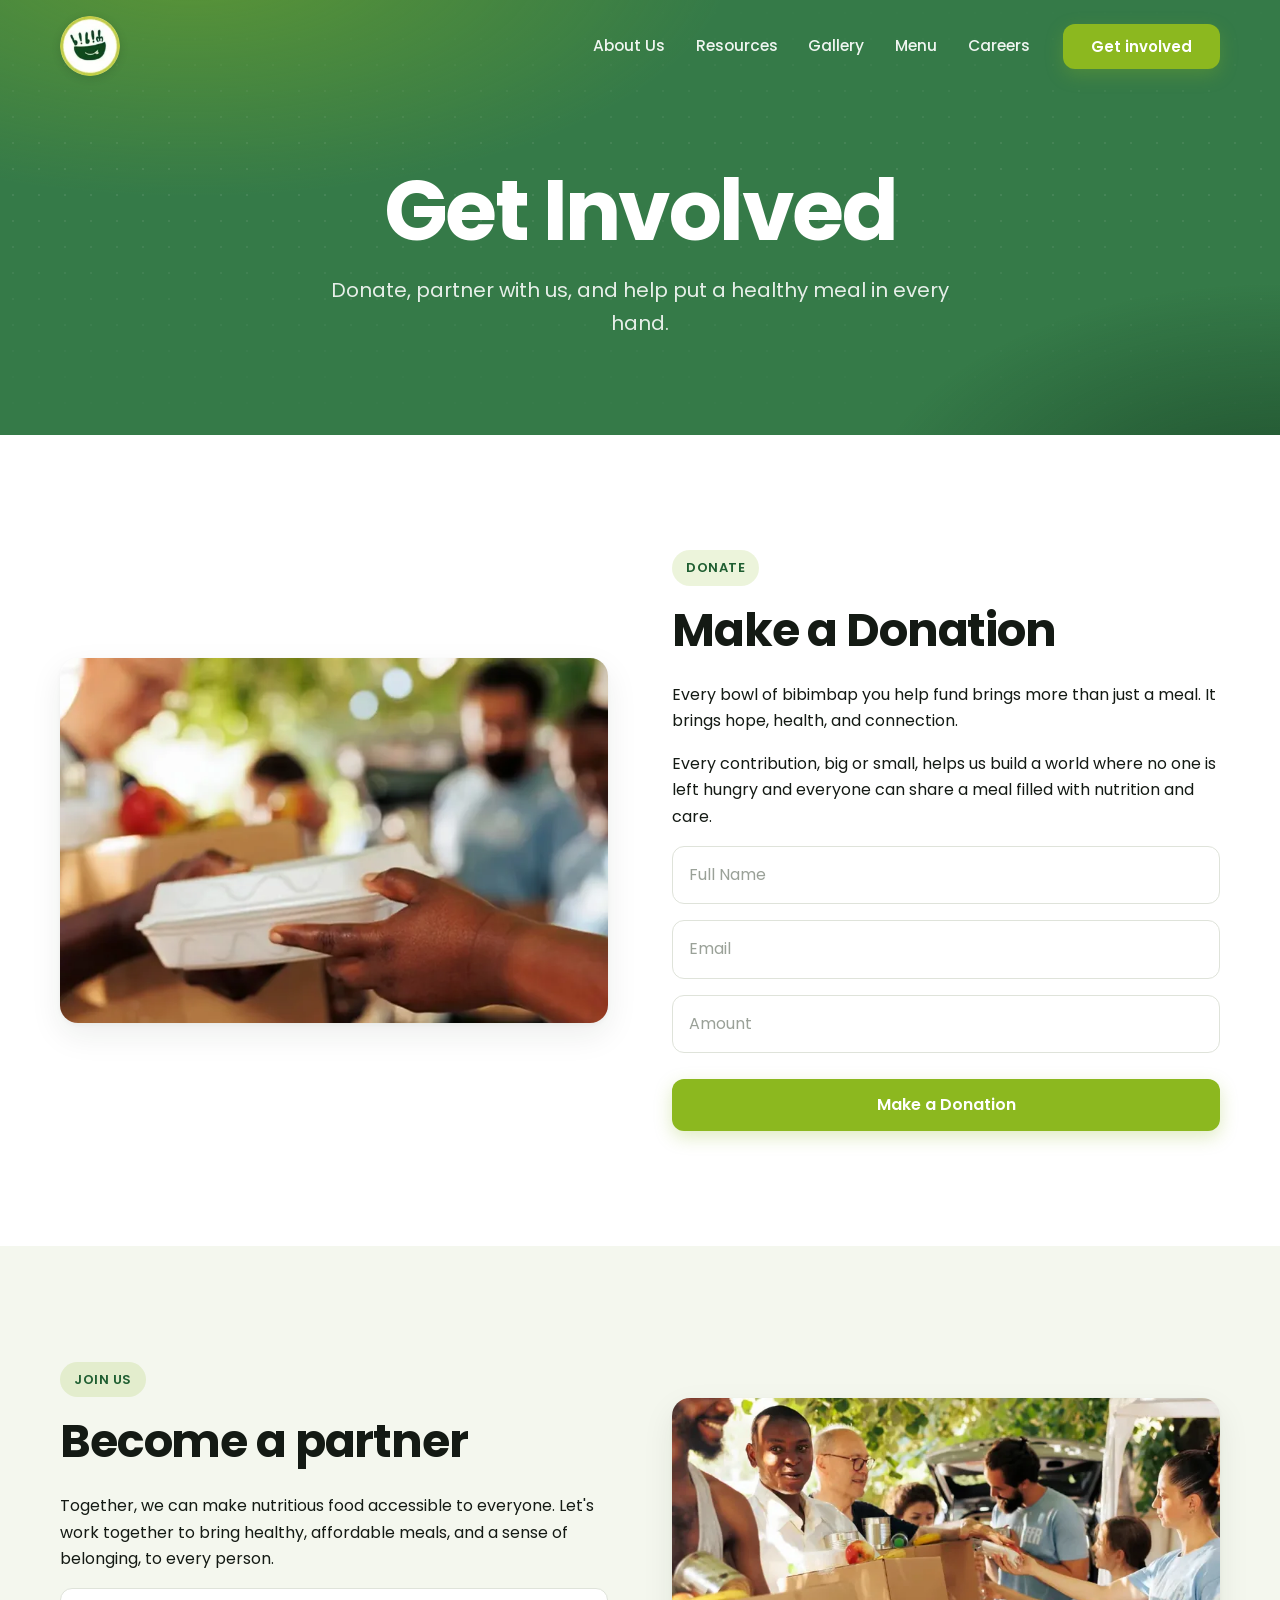
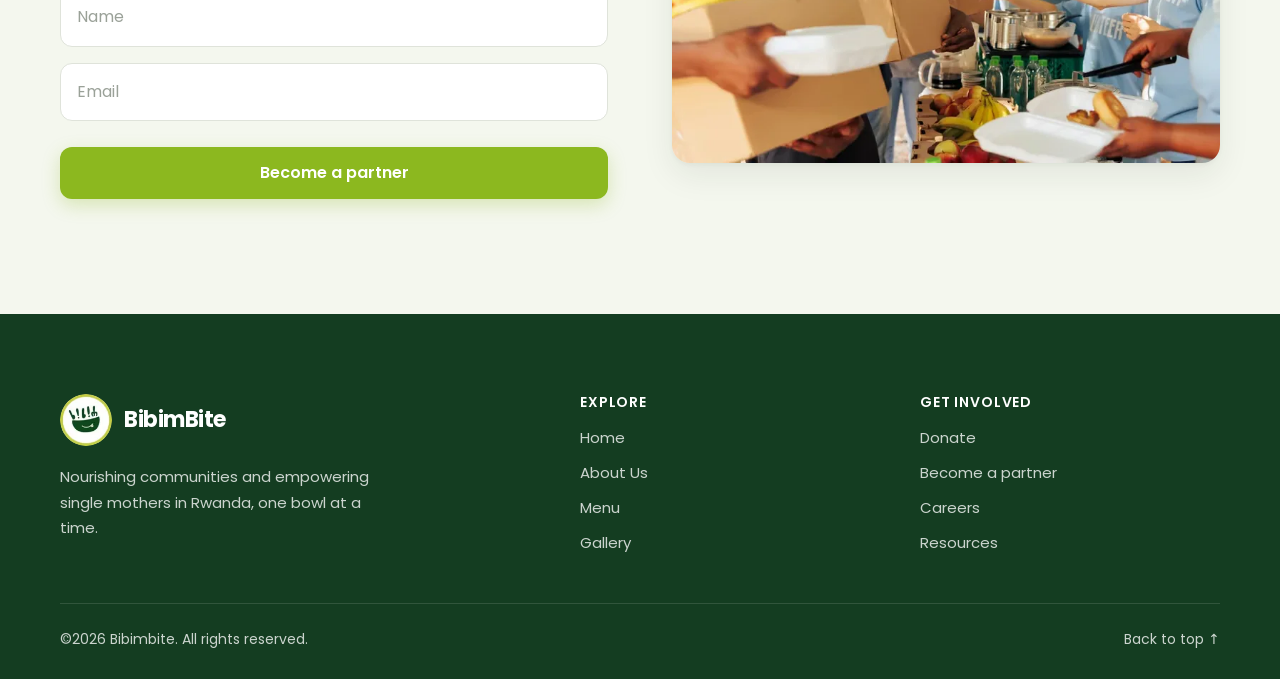
==== commit 39676baa: "Add files via upload" ====
--- a/get-involved/index.html
+++ b/get-involved/index.html
@@ -34,15 +34,17 @@
   <p class="m-foot">BibimBite — Nourishing Communities, One Bowl at a Time</p>
 </div><main id="main">
 <section class="page-hero"><div class="container"><h1>Get Involved</h1><p>Donate, partner with us, and help put a healthy meal in every hand.</p></div></section>
-<section class="section"><div class="container split">
+<section class="section" id="donate"><div class="container split">
   <img class="media" src="../assets/img/donate.webp" alt="Hands passing a takeaway meal box" style="aspect-ratio:3/2" loading="lazy" decoding="async">
   <div>
     <span class="pill">Donate</span>
     <h2 class="h2">Make a Donation</h2>
     <p>Every bowl of bibimbap you help fund brings more than just a meal. It brings hope, health, and connection.</p>
     <p>Every contribution, big or small, helps us build a world where no one is left hungry and everyone can share a meal filled with nutrition and care.</p>
-    <form class="form-stack" data-form data-mode-submit="ajax" data-success="Thank you for your generosity! We'll email you shortly with how to complete your donation." novalidate>
+    <form class="form-stack" data-form data-key="donate" data-mode-submit="native" action="https://formsubmit.co/bubble.youthimpact@gmail.com" method="POST" data-success="Thank you for your generosity! We'll email you shortly with how to complete your donation." novalidate>
       <input type="hidden" name="_subject" value="New donation pledge">
+      <input type="hidden" name="_captcha" value="false">
+      <input type="hidden" name="_next" value="">
       <input type="hidden" name="_template" value="table">
       <input type="text" name="_honey" class="hp" tabindex="-1" autocomplete="off" aria-hidden="true">
       <label class="sr-only" for="d-name">Full Name</label><input class="input" id="d-name" name="name" placeholder="Full Name" autocomplete="name" required>
@@ -60,8 +62,10 @@
     <span class="pill">Join us</span>
     <h2 class="h2">Become a partner</h2>
     <p>Together, we can make nutritious food accessible to everyone. Let's work together to bring healthy, affordable meals, and a sense of belonging, to every person.</p>
-    <form class="form-stack" data-form data-mode-submit="ajax" data-success="Thanks for reaching out! We'll contact you soon about partnering." novalidate>
+    <form class="form-stack" data-form data-key="partner" data-mode-submit="native" action="https://formsubmit.co/bubble.youthimpact@gmail.com" method="POST" data-success="Thanks for reaching out! We'll contact you soon about partnering." novalidate>
       <input type="hidden" name="_subject" value="New partnership request">
+      <input type="hidden" name="_captcha" value="false">
+      <input type="hidden" name="_next" value="">
       <input type="hidden" name="_template" value="table">
       <input type="text" name="_honey" class="hp" tabindex="-1" autocomplete="off" aria-hidden="true">
       <label class="sr-only" for="p-name">Name</label><input class="input" id="p-name" name="name" placeholder="Name" autocomplete="name" required>
